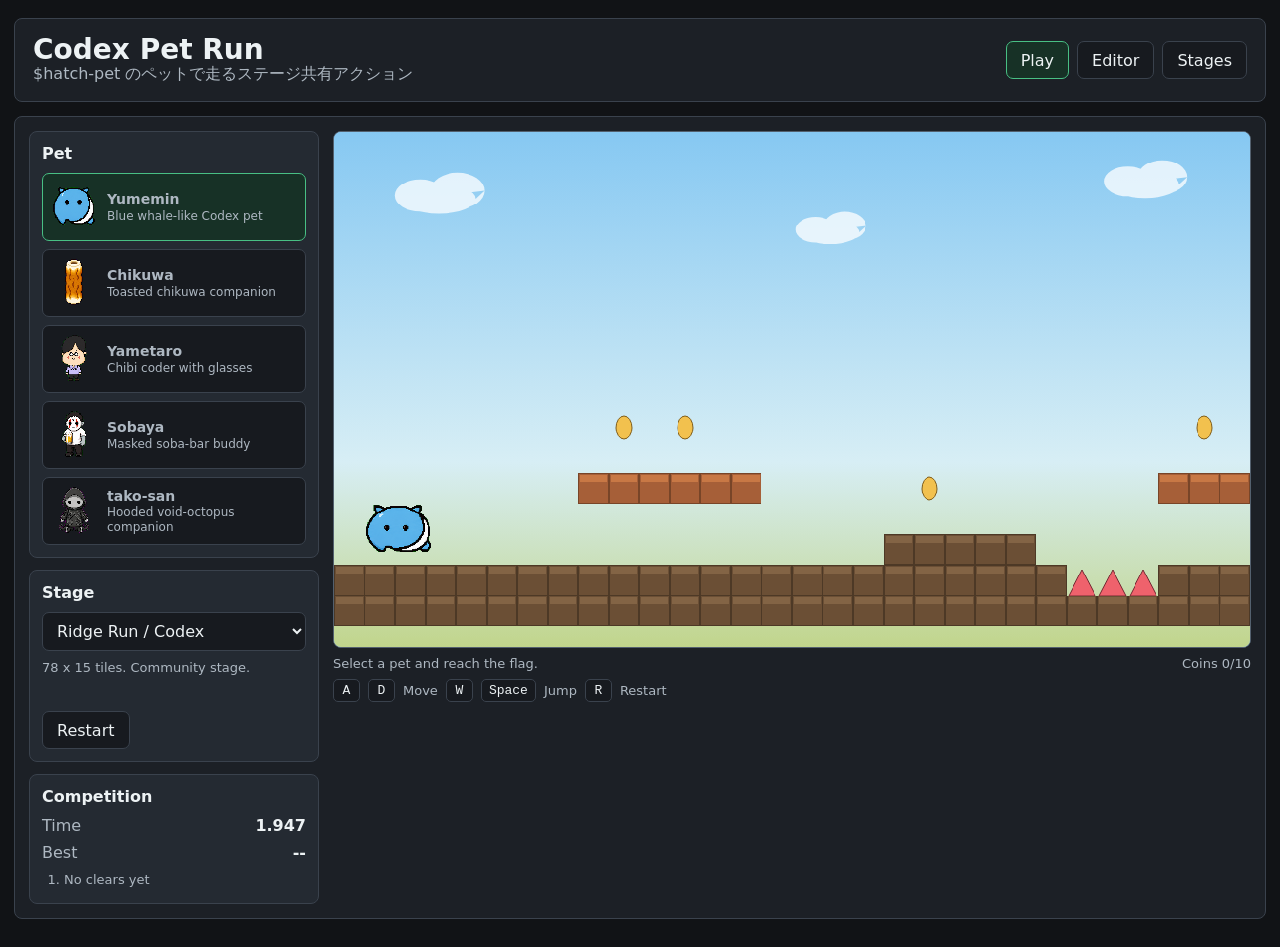
==== index.html @ 24a24410 "Initial Codex Pet Run game" ====
<!doctype html>
<html lang="ja">
  <head>
    <meta charset="utf-8" />
    <meta name="viewport" content="width=device-width, initial-scale=1" />
    <title>Codex Pet Run</title>
    <link rel="stylesheet" href="styles.css" />
  </head>
  <body>
    <main class="shell">
      <section class="topbar" aria-label="game controls">
        <div>
          <h1>Codex Pet Run</h1>
          <p>$hatch-pet のペットで走るステージ共有アクション</p>
        </div>
        <div class="actions">
          <button id="playModeButton" class="primary" type="button">Play</button>
          <button id="editorModeButton" type="button">Editor</button>
          <button id="libraryModeButton" type="button">Stages</button>
        </div>
      </section>

      <section class="layout">
        <aside class="sidebar" aria-label="settings">
          <div class="panel">
            <h2>Pet</h2>
            <div id="petList" class="pet-list"></div>
          </div>

          <div class="panel">
            <h2>Stage</h2>
            <select id="levelSelect"></select>
            <div class="stage-meta" id="stageMeta"></div>
            <button id="restartButton" type="button">Restart</button>
          </div>

          <div class="panel">
            <h2>Competition</h2>
            <div class="scoreline">
              <span>Time</span>
              <strong id="timer">0.000</strong>
            </div>
            <div class="scoreline">
              <span>Best</span>
              <strong id="bestTime">--</strong>
            </div>
            <ol id="leaderboard" class="leaderboard"></ol>
          </div>
        </aside>

        <section class="stage-wrap">
          <canvas id="gameCanvas" width="960" height="540"></canvas>
          <div class="hud">
            <span id="statusText">Select a pet and reach the flag.</span>
            <span id="coinText">Coins 0/0</span>
          </div>
          <div class="keys">
            <kbd>A</kbd><kbd>D</kbd><span>Move</span>
            <kbd>W</kbd><kbd>Space</kbd><span>Jump</span>
            <kbd>R</kbd><span>Restart</span>
          </div>
        </section>
      </section>

      <section id="editorPanel" class="editor hidden" aria-label="stage editor">
        <div class="editor-head">
          <div>
            <h2>Stage Editor</h2>
            <p>Draw a level, save it locally, then share the code with another player.</p>
          </div>
          <div class="editor-actions">
            <input id="stageTitle" type="text" placeholder="Stage title" maxlength="32" />
            <input id="stageAuthor" type="text" placeholder="Author" maxlength="24" />
            <button id="newStageButton" type="button">New</button>
            <button id="saveStageButton" class="primary" type="button">Save</button>
          </div>
        </div>
        <div class="palette" id="palette"></div>
      </section>

      <section id="libraryPanel" class="library hidden" aria-label="stage library">
        <div>
          <h2>Shared Stages</h2>
          <p>Built-in community stages and imported stages appear here.</p>
        </div>
        <div class="share-grid">
          <div>
            <h3>Export Current Stage</h3>
            <textarea id="exportCode" readonly></textarea>
            <button id="copyExportButton" type="button">Copy Code</button>
          </div>
          <div>
            <h3>Import Stage Code</h3>
            <textarea id="importCode" placeholder="Paste a stage code from another user"></textarea>
            <button id="importStageButton" class="primary" type="button">Import Stage</button>
          </div>
        </div>
      </section>
    </main>

    <script src="app.js"></script>
  </body>
</html>
---- styles.css ----
:root {
  color-scheme: dark;
  --bg: #111316;
  --panel: #1c2026;
  --panel-2: #242a32;
  --ink: #edf2f4;
  --muted: #aeb8c2;
  --line: #3a424d;
  --green: #48bf84;
  --yellow: #f2c14e;
  --red: #ef626c;
  --blue: #5aa9e6;
}

* {
  box-sizing: border-box;
}

body {
  margin: 0;
  min-height: 100vh;
  background: var(--bg);
  color: var(--ink);
  font-family:
    Inter, ui-sans-serif, system-ui, -apple-system, BlinkMacSystemFont, "Segoe UI",
    sans-serif;
}

button,
input,
select,
textarea {
  font: inherit;
}

button,
select,
input,
textarea {
  border: 1px solid var(--line);
  background: #171a1f;
  color: var(--ink);
  border-radius: 7px;
}

button {
  min-height: 38px;
  padding: 0 14px;
  cursor: pointer;
}

button:hover,
button.active {
  border-color: var(--blue);
  background: #202834;
}

button.primary,
.pet-card.active {
  border-color: var(--green);
  background: #173126;
}

.shell {
  width: min(1480px, calc(100vw - 28px));
  margin: 0 auto;
  padding: 18px 0 28px;
}

.topbar,
.layout,
.editor,
.library {
  border: 1px solid var(--line);
  background: var(--panel);
  border-radius: 8px;
}

.topbar {
  display: flex;
  align-items: center;
  justify-content: space-between;
  gap: 16px;
  padding: 16px 18px;
}

h1,
h2,
h3,
p {
  margin: 0;
}

h1 {
  font-size: 28px;
  line-height: 1.05;
}

h2 {
  font-size: 16px;
}

h3 {
  font-size: 14px;
  margin-bottom: 8px;
}

p,
.stage-meta,
.keys,
.hud,
.scoreline span {
  color: var(--muted);
}

.actions,
.editor-actions {
  display: flex;
  flex-wrap: wrap;
  gap: 8px;
}

.layout {
  display: grid;
  grid-template-columns: 290px minmax(0, 1fr);
  gap: 14px;
  margin-top: 14px;
  padding: 14px;
}

.sidebar {
  display: flex;
  flex-direction: column;
  gap: 12px;
}

.panel {
  background: var(--panel-2);
  border: 1px solid var(--line);
  border-radius: 8px;
  padding: 12px;
}

.panel h2 {
  margin-bottom: 10px;
}

.pet-list {
  display: grid;
  gap: 8px;
}

.pet-card {
  display: grid;
  grid-template-columns: 46px 1fr;
  align-items: center;
  gap: 10px;
  width: 100%;
  padding: 8px;
  text-align: left;
  min-height: 60px;
}

.pet-card canvas {
  width: 46px;
  height: 50px;
  image-rendering: pixelated;
}

.pet-card strong {
  display: block;
  font-size: 14px;
}

.pet-card span {
  display: block;
  color: var(--muted);
  font-size: 12px;
  line-height: 1.25;
}

select,
input,
textarea {
  width: 100%;
  min-height: 38px;
  padding: 8px 10px;
}

textarea {
  min-height: 150px;
  resize: vertical;
  font-family: ui-monospace, SFMono-Regular, Menlo, Consolas, monospace;
  font-size: 12px;
}

.stage-meta {
  min-height: 42px;
  margin: 8px 0 10px;
  font-size: 13px;
  line-height: 1.35;
}

.scoreline {
  display: flex;
  align-items: center;
  justify-content: space-between;
  margin: 8px 0;
}

.leaderboard {
  margin: 10px 0 0;
  padding-left: 22px;
  color: var(--muted);
  font-size: 13px;
}

.leaderboard li {
  margin: 4px 0;
}

.stage-wrap {
  min-width: 0;
}

#gameCanvas {
  display: block;
  width: 100%;
  aspect-ratio: 16 / 9;
  background: #8fd0ff;
  border: 1px solid #53606e;
  border-radius: 8px;
  image-rendering: pixelated;
}

.hud,
.keys {
  display: flex;
  align-items: center;
  flex-wrap: wrap;
  gap: 8px;
  margin-top: 8px;
  font-size: 13px;
}

.hud {
  justify-content: space-between;
}

kbd {
  min-width: 27px;
  padding: 3px 7px;
  border: 1px solid var(--line);
  background: #171a1f;
  border-radius: 5px;
  text-align: center;
  color: var(--ink);
}

.editor,
.library {
  margin-top: 14px;
  padding: 14px;
}

.editor-head,
.share-grid {
  display: grid;
  grid-template-columns: 1fr 1fr;
  gap: 16px;
}

.editor-actions {
  display: grid;
  grid-template-columns: 1fr 1fr auto auto;
}

.palette {
  display: flex;
  flex-wrap: wrap;
  gap: 8px;
  margin-top: 12px;
}

.palette button {
  display: inline-grid;
  grid-template-columns: 18px auto;
  align-items: center;
  gap: 8px;
}

.swatch {
  width: 18px;
  height: 18px;
  border: 1px solid rgba(255, 255, 255, 0.45);
  border-radius: 4px;
}

.hidden {
  display: none;
}

@media (max-width: 900px) {
  .topbar,
  .layout,
  .editor-head,
  .share-grid {
    grid-template-columns: 1fr;
  }

  .topbar {
    display: grid;
  }

  .layout {
    display: grid;
  }

  .editor-actions {
    grid-template-columns: 1fr 1fr;
  }
}

@media (max-width: 560px) {
  .shell {
    width: min(100vw - 16px, 1480px);
    padding-top: 8px;
  }

  h1 {
    font-size: 22px;
  }

  .editor-actions {
    grid-template-columns: 1fr;
  }
}
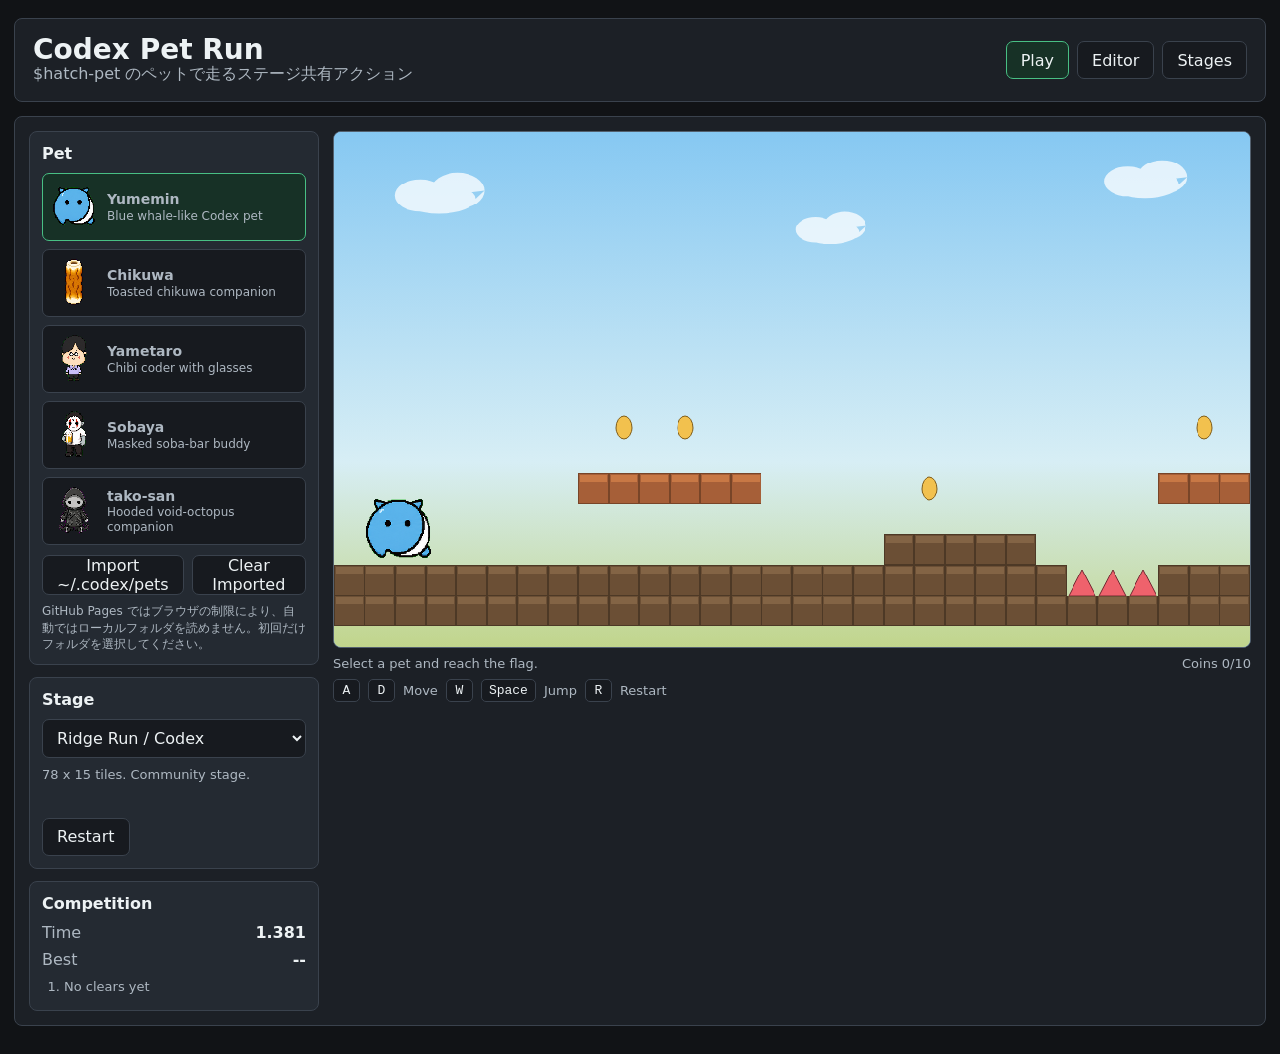
==== commit 3881b4ef: "Add GitHub Pages pet import support" ====
--- a/index.html
+++ b/index.html
@@ -25,6 +25,12 @@
           <div class="panel">
             <h2>Pet</h2>
             <div id="petList" class="pet-list"></div>
+            <div class="pet-import">
+              <button id="importPetsButton" type="button">Import ~/.codex/pets</button>
+              <button id="clearImportedPetsButton" type="button">Clear Imported</button>
+              <input id="petDirectoryInput" type="file" webkitdirectory multiple hidden />
+            </div>
+            <p class="pet-note">GitHub Pages ではブラウザの制限により、自動ではローカルフォルダを読めません。初回だけフォルダを選択してください。</p>
           </div>
 
           <div class="panel">
--- a/styles.css
+++ b/styles.css
@@ -150,6 +150,19 @@
   gap: 8px;
 }
 
+.pet-import {
+  display: grid;
+  grid-template-columns: 1fr 1fr;
+  gap: 8px;
+  margin-top: 10px;
+}
+
+.pet-note {
+  margin-top: 8px;
+  font-size: 12px;
+  line-height: 1.35;
+}
+
 .pet-card {
   display: grid;
   grid-template-columns: 46px 1fr;
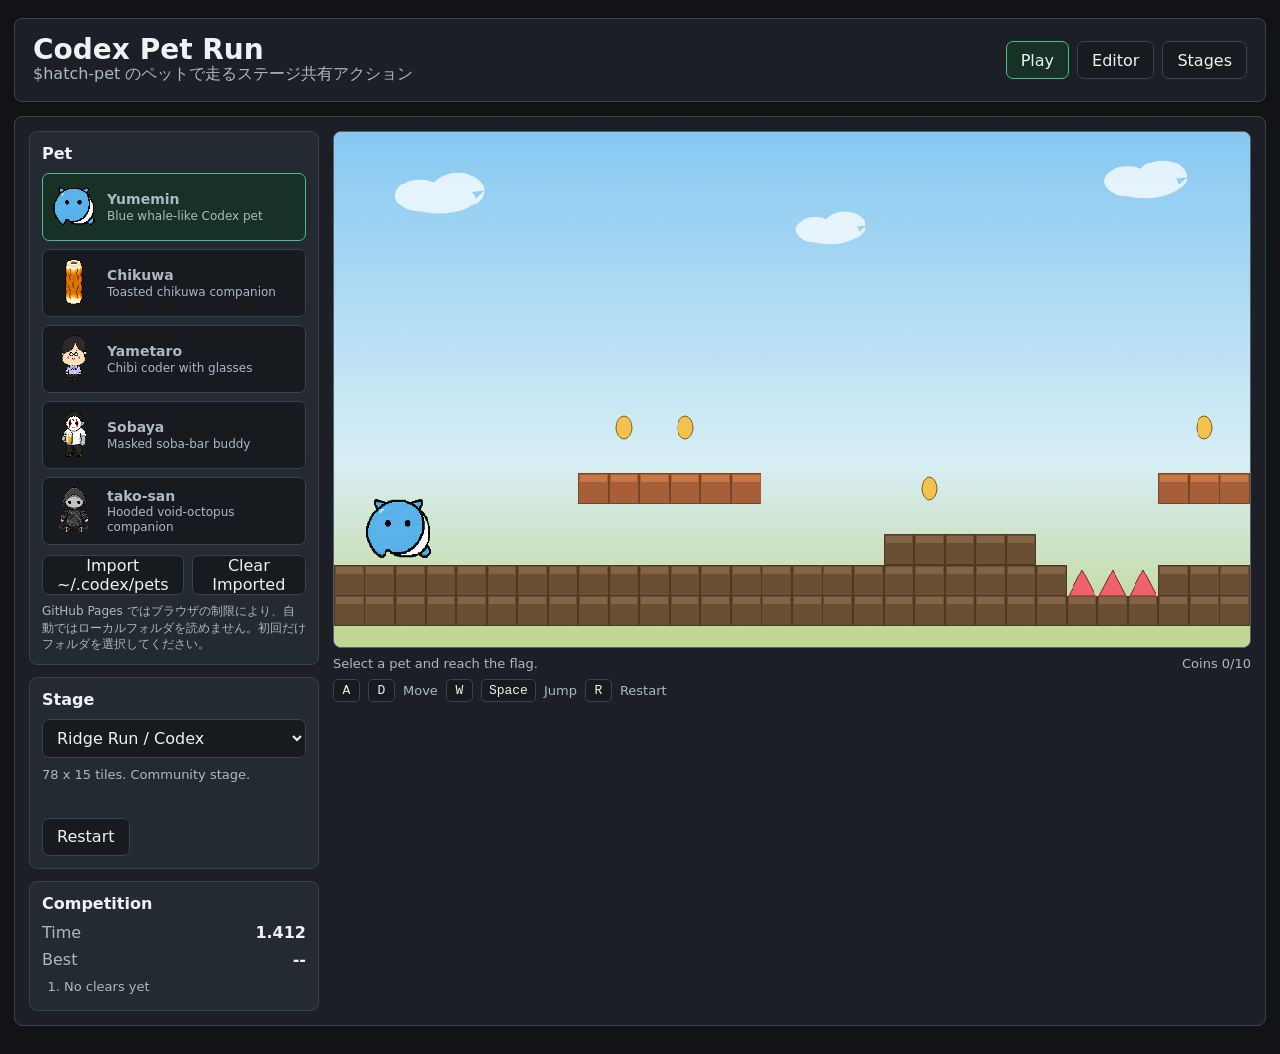
==== commit 0abf4454: "Improve mobile browser controls" ====
--- a/index.html
+++ b/index.html
@@ -60,6 +60,16 @@
             <span id="statusText">Select a pet and reach the flag.</span>
             <span id="coinText">Coins 0/0</span>
           </div>
+          <div class="touch-controls" aria-label="touch controls">
+            <div class="touch-group">
+              <button class="touch-button" type="button" data-control="left" aria-label="Move left">←</button>
+              <button class="touch-button" type="button" data-control="right" aria-label="Move right">→</button>
+            </div>
+            <div class="touch-group">
+              <button class="touch-button jump" type="button" data-control="jump" aria-label="Jump">Jump</button>
+              <button class="touch-button" type="button" data-control="restart" aria-label="Restart">R</button>
+            </div>
+          </div>
           <div class="keys">
             <kbd>A</kbd><kbd>D</kbd><span>Move</span>
             <kbd>W</kbd><kbd>Space</kbd><span>Jump</span>
--- a/styles.css
+++ b/styles.css
@@ -21,6 +21,7 @@
   min-height: 100vh;
   background: var(--bg);
   color: var(--ink);
+  overscroll-behavior: none;
   font-family:
     Inter, ui-sans-serif, system-ui, -apple-system, BlinkMacSystemFont, "Segoe UI",
     sans-serif;
@@ -47,6 +48,7 @@
   min-height: 38px;
   padding: 0 14px;
   cursor: pointer;
+  touch-action: manipulation;
 }
 
 button:hover,
@@ -244,6 +246,7 @@
   border: 1px solid #53606e;
   border-radius: 8px;
   image-rendering: pixelated;
+  touch-action: none;
 }
 
 .hud,
@@ -258,6 +261,48 @@
 
 .hud {
   justify-content: space-between;
+}
+
+.touch-controls {
+  display: none;
+  align-items: center;
+  justify-content: space-between;
+  gap: 12px;
+  margin-top: 10px;
+  user-select: none;
+  -webkit-user-select: none;
+}
+
+.touch-group {
+  display: flex;
+  gap: 10px;
+}
+
+.touch-button {
+  width: 58px;
+  height: 58px;
+  min-height: 58px;
+  padding: 0;
+  border-color: #4a5664;
+  background: #171d24;
+  color: var(--ink);
+  font-weight: 700;
+  font-size: 22px;
+  touch-action: none;
+  -webkit-tap-highlight-color: transparent;
+}
+
+.touch-button.jump {
+  width: 88px;
+  border-color: var(--green);
+  background: #173126;
+  font-size: 16px;
+}
+
+.touch-button.pressed {
+  transform: translateY(1px);
+  border-color: var(--yellow);
+  background: #32301c;
 }
 
 kbd {
@@ -313,9 +358,18 @@
   display: none;
 }
 
+@media (hover: none), (pointer: coarse) {
+  .touch-controls {
+    display: flex;
+  }
+
+  .keys {
+    display: none;
+  }
+}
+
 @media (max-width: 900px) {
   .topbar,
-  .layout,
   .editor-head,
   .share-grid {
     grid-template-columns: 1fr;
@@ -326,7 +380,28 @@
   }
 
   .layout {
-    display: grid;
+    display: flex;
+    flex-direction: column;
+  }
+
+  .stage-wrap {
+    order: 1;
+  }
+
+  .sidebar {
+    order: 2;
+  }
+
+  .touch-controls {
+    display: flex;
+  }
+
+  .keys {
+    display: none;
+  }
+
+  .pet-list {
+    grid-template-columns: repeat(2, minmax(0, 1fr));
   }
 
   .editor-actions {
@@ -336,14 +411,58 @@
 
 @media (max-width: 560px) {
   .shell {
-    width: min(100vw - 16px, 1480px);
+    width: min(100vw - 10px, 1480px);
     padding-top: 8px;
+  }
+
+  .topbar,
+  .layout,
+  .editor,
+  .library {
+    border-radius: 6px;
+  }
+
+  .topbar,
+  .layout,
+  .editor,
+  .library {
+    padding: 10px;
   }
 
   h1 {
     font-size: 22px;
   }
 
+  .actions {
+    display: grid;
+    grid-template-columns: repeat(3, 1fr);
+  }
+
+  .actions button {
+    padding: 0 8px;
+  }
+
+  .hud {
+    align-items: flex-start;
+    gap: 4px;
+    font-size: 12px;
+  }
+
+  .touch-button {
+    width: 54px;
+    height: 54px;
+    min-height: 54px;
+  }
+
+  .touch-button.jump {
+    width: 78px;
+  }
+
+  .pet-import,
+  .pet-list {
+    grid-template-columns: 1fr;
+  }
+
   .editor-actions {
     grid-template-columns: 1fr;
   }
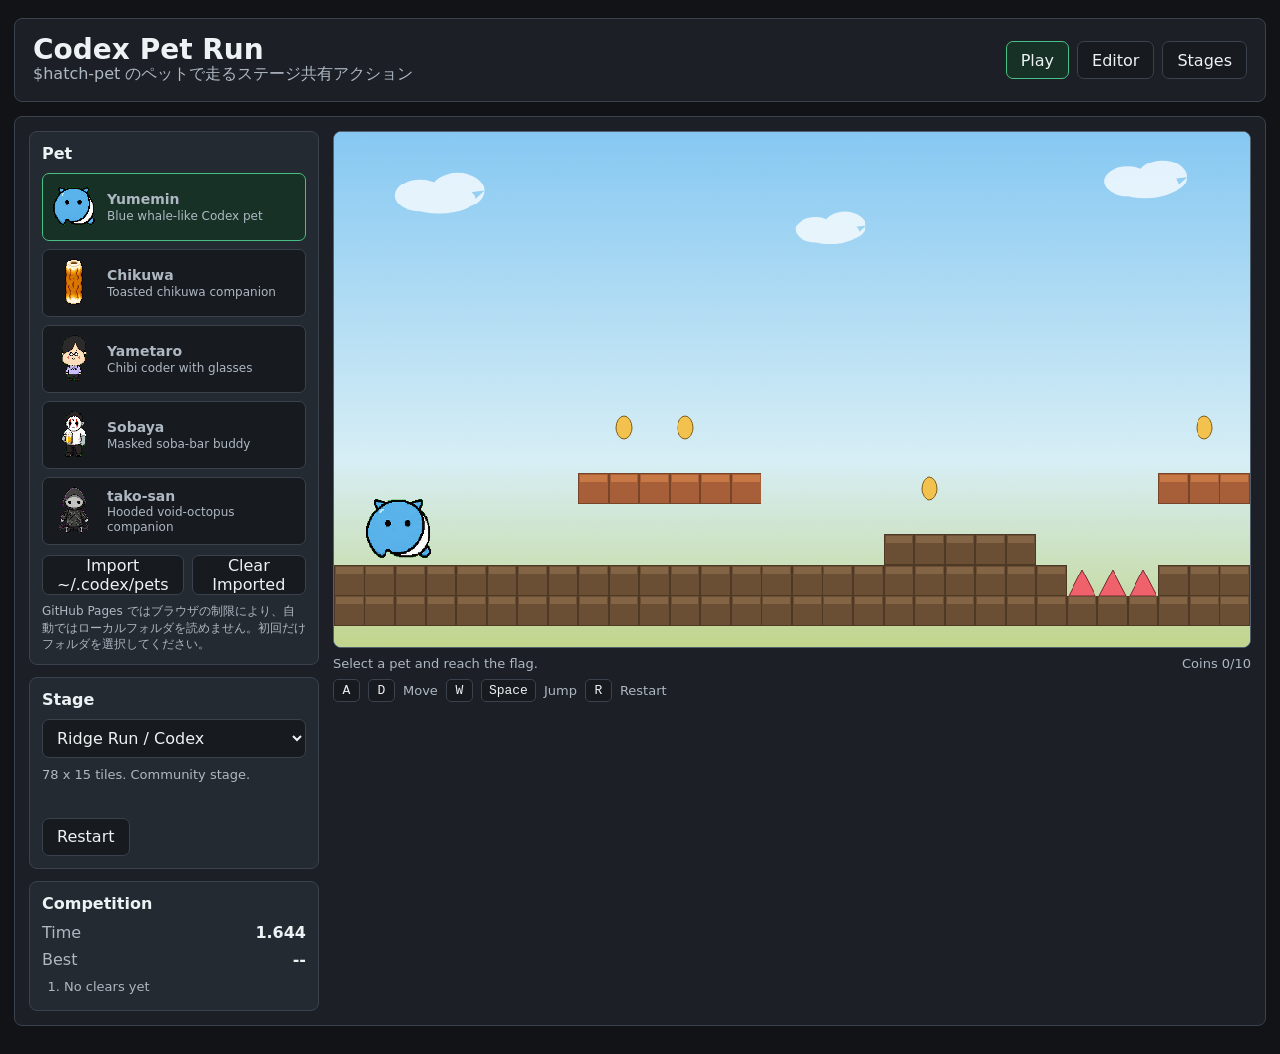
==== commit f3af21a0: "Fix touch controls for mobile play" ====
--- a/index.html
+++ b/index.html
@@ -60,14 +60,14 @@
             <span id="statusText">Select a pet and reach the flag.</span>
             <span id="coinText">Coins 0/0</span>
           </div>
-          <div class="touch-controls" aria-label="touch controls">
-            <div class="touch-group">
-              <button class="touch-button" type="button" data-control="left" aria-label="Move left">←</button>
-              <button class="touch-button" type="button" data-control="right" aria-label="Move right">→</button>
+          <div class="touch-controls" aria-label="mobile game controller">
+            <div class="touch-pad" aria-label="movement pad">
+              <button class="touch-button move" type="button" data-control="left" aria-label="Move left">←</button>
+              <button class="touch-button move" type="button" data-control="right" aria-label="Move right">→</button>
             </div>
-            <div class="touch-group">
+            <div class="touch-actions">
               <button class="touch-button jump" type="button" data-control="jump" aria-label="Jump">Jump</button>
-              <button class="touch-button" type="button" data-control="restart" aria-label="Restart">R</button>
+              <button class="touch-button restart" type="button" data-control="restart" aria-label="Restart">↻</button>
             </div>
           </div>
           <div class="keys">
--- a/styles.css
+++ b/styles.css
@@ -64,6 +64,8 @@
 }
 
 .shell {
+  display: flex;
+  flex-direction: column;
   width: min(1480px, calc(100vw - 28px));
   margin: 0 auto;
   padding: 18px 0 28px;
@@ -267,21 +269,22 @@
   display: none;
   align-items: center;
   justify-content: space-between;
-  gap: 12px;
-  margin-top: 10px;
+  gap: 14px;
+  margin-top: 12px;
   user-select: none;
   -webkit-user-select: none;
 }
 
-.touch-group {
-  display: flex;
-  gap: 10px;
+.touch-pad,
+.touch-actions {
+  display: flex;
+  gap: 12px;
 }
 
 .touch-button {
-  width: 58px;
-  height: 58px;
-  min-height: 58px;
+  width: 64px;
+  height: 64px;
+  min-height: 64px;
   padding: 0;
   border-color: #4a5664;
   background: #171d24;
@@ -292,11 +295,20 @@
   -webkit-tap-highlight-color: transparent;
 }
 
+.touch-button.move {
+  width: 72px;
+}
+
 .touch-button.jump {
-  width: 88px;
+  width: 104px;
   border-color: var(--green);
   background: #173126;
   font-size: 16px;
+}
+
+.touch-button.restart {
+  width: 64px;
+  font-size: 24px;
 }
 
 .touch-button.pressed {
@@ -369,6 +381,21 @@
 }
 
 @media (max-width: 900px) {
+  .layout {
+    order: 1;
+    margin-top: 0;
+  }
+
+  .topbar {
+    order: 2;
+    margin-top: 14px;
+  }
+
+  .editor,
+  .library {
+    order: 3;
+  }
+
   .topbar,
   .editor-head,
   .share-grid {
@@ -412,7 +439,7 @@
 @media (max-width: 560px) {
   .shell {
     width: min(100vw - 10px, 1480px);
-    padding-top: 8px;
+    padding-top: 5px;
   }
 
   .topbar,
@@ -448,14 +475,32 @@
     font-size: 12px;
   }
 
+  .touch-controls {
+    gap: 8px;
+    margin-top: 10px;
+  }
+
+  .touch-pad,
+  .touch-actions {
+    gap: 8px;
+  }
+
   .touch-button {
-    width: 54px;
-    height: 54px;
-    min-height: 54px;
+    width: 52px;
+    height: 56px;
+    min-height: 56px;
+  }
+
+  .touch-button.move {
+    width: 64px;
   }
 
   .touch-button.jump {
-    width: 78px;
+    width: 86px;
+  }
+
+  .touch-button.restart {
+    width: 52px;
   }
 
   .pet-import,
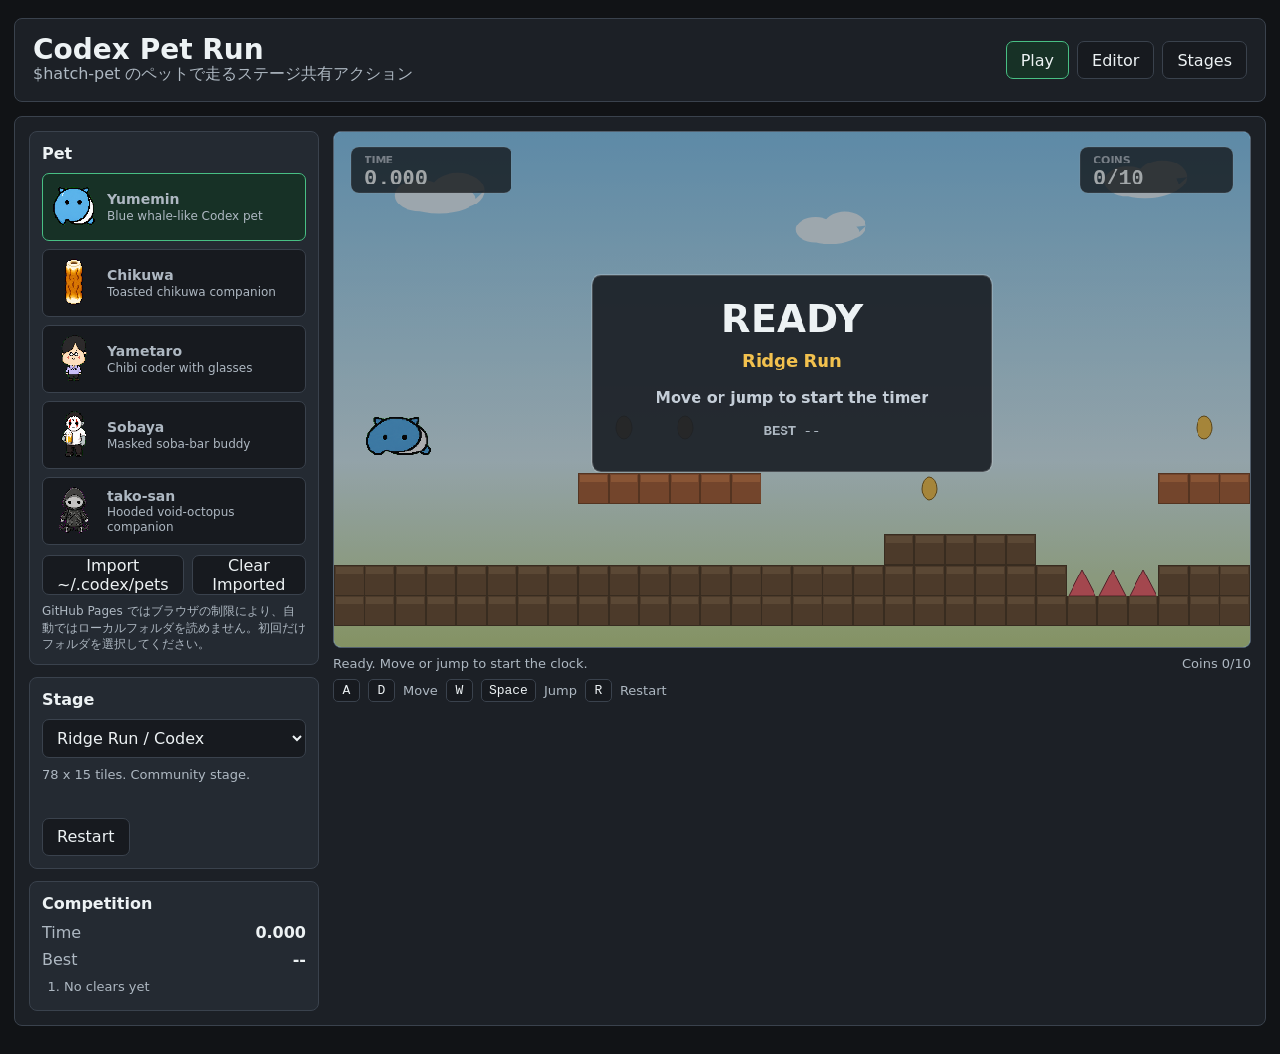
==== commit e35adace: "Add Open Graph preview for GitHub Pages" ====
--- a/index.html
+++ b/index.html
@@ -3,7 +3,25 @@
   <head>
     <meta charset="utf-8" />
     <meta name="viewport" content="width=device-width, initial-scale=1" />
-    <title>Codex Pet Run</title>
+    <title>Codex Pet Run | Codex Petsで走るステージ共有ゲーム</title>
+    <meta name="description" content="$hatch-pet で作った Codex pets を使って走り、ステージを作り、クリアタイムを競えるブラウザゲーム。" />
+    <link rel="canonical" href="https://k9i-0.github.io/codex-pets/" />
+    <meta property="og:type" content="website" />
+    <meta property="og:url" content="https://k9i-0.github.io/codex-pets/" />
+    <meta property="og:site_name" content="Codex Pet Run" />
+    <meta property="og:title" content="Codex Pet Run | Codex Petsで走るステージ共有ゲーム" />
+    <meta property="og:description" content="$hatch-pet で作った Codex pets を使って走り、ステージを作り、クリアタイムを競えるブラウザゲーム。" />
+    <meta property="og:image" content="https://k9i-0.github.io/codex-pets/assets/og/codex-pet-run-og.png" />
+    <meta property="og:image:secure_url" content="https://k9i-0.github.io/codex-pets/assets/og/codex-pet-run-og.png" />
+    <meta property="og:image:type" content="image/png" />
+    <meta property="og:image:width" content="1200" />
+    <meta property="og:image:height" content="630" />
+    <meta property="og:image:alt" content="Codex Pet Run game preview with Codex pets running through a platform stage." />
+    <meta name="twitter:card" content="summary_large_image" />
+    <meta name="twitter:title" content="Codex Pet Run | Codex Petsで走るステージ共有ゲーム" />
+    <meta name="twitter:description" content="$hatch-pet で作った Codex pets を使って走り、ステージを作り、クリアタイムを競えるブラウザゲーム。" />
+    <meta name="twitter:image" content="https://k9i-0.github.io/codex-pets/assets/og/codex-pet-run-og.png" />
+    <meta name="theme-color" content="#111316" />
     <link rel="stylesheet" href="styles.css" />
   </head>
   <body>
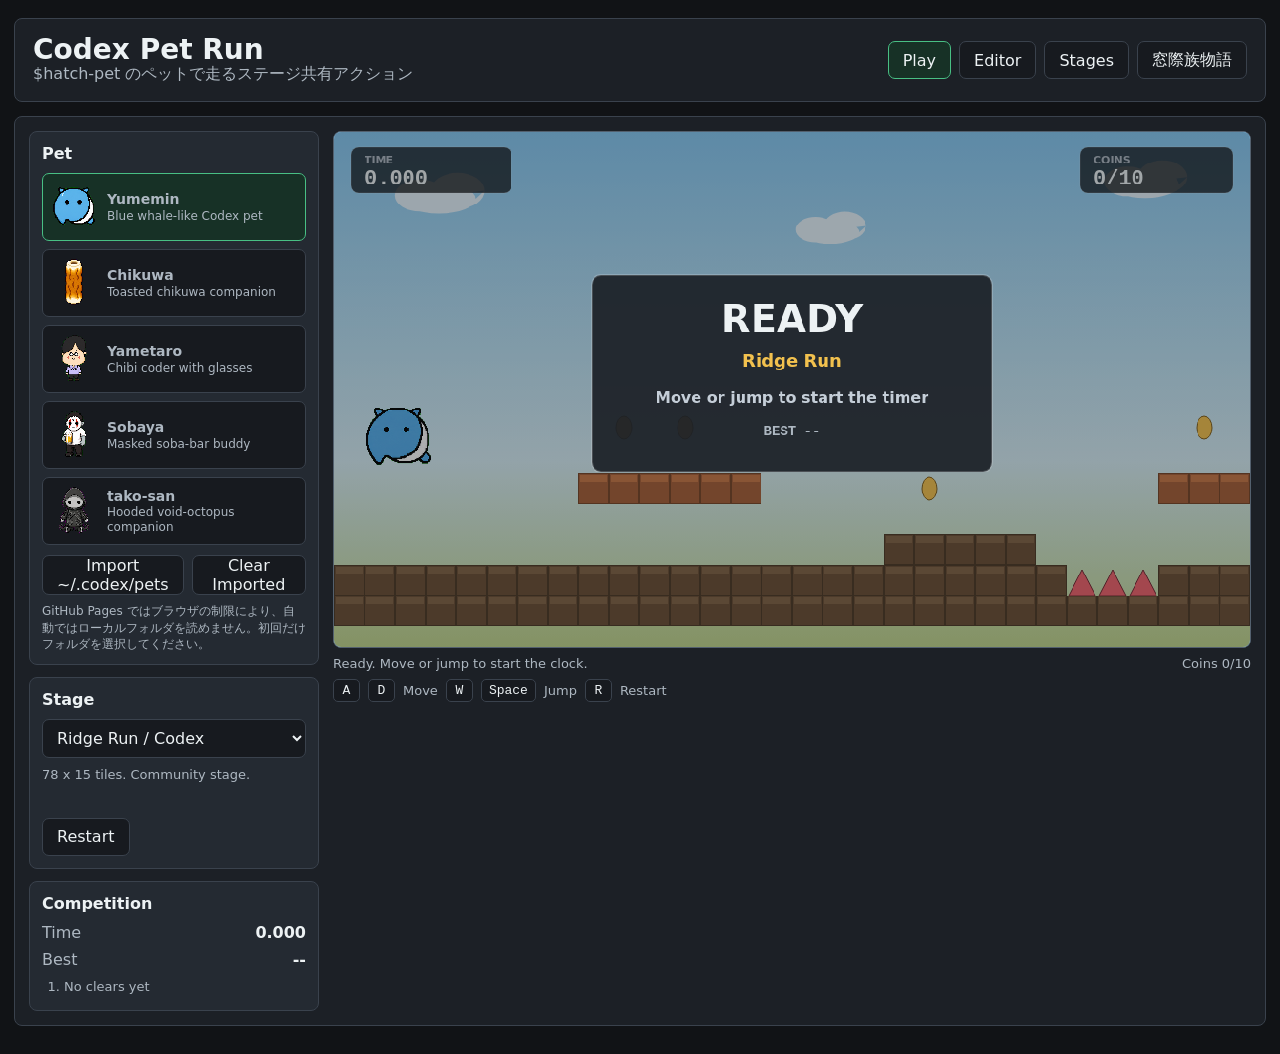
==== commit c2f1ba20: "Add Madogiwa RPG" ====
--- a/index.html
+++ b/index.html
@@ -35,6 +35,7 @@
           <button id="playModeButton" class="primary" type="button">Play</button>
           <button id="editorModeButton" type="button">Editor</button>
           <button id="libraryModeButton" type="button">Stages</button>
+          <a class="nav-game-link" href="madogiwa.html">窓際族物語</a>
         </div>
       </section>
 
--- a/styles.css
+++ b/styles.css
@@ -30,21 +30,24 @@
 button,
 input,
 select,
-textarea {
+textarea,
+.nav-game-link {
   font: inherit;
 }
 
 button,
 select,
 input,
-textarea {
+textarea,
+.nav-game-link {
   border: 1px solid var(--line);
   background: #171a1f;
   color: var(--ink);
   border-radius: 7px;
 }
 
-button {
+button,
+.nav-game-link {
   min-height: 38px;
   padding: 0 14px;
   cursor: pointer;
@@ -52,9 +55,17 @@
 }
 
 button:hover,
-button.active {
+button.active,
+.nav-game-link:hover {
   border-color: var(--blue);
   background: #202834;
+}
+
+.nav-game-link {
+  display: inline-flex;
+  align-items: center;
+  justify-content: center;
+  text-decoration: none;
 }
 
 button.primary,
@@ -462,10 +473,11 @@
 
   .actions {
     display: grid;
-    grid-template-columns: repeat(3, 1fr);
-  }
-
-  .actions button {
+    grid-template-columns: repeat(2, 1fr);
+  }
+
+  .actions button,
+  .actions a {
     padding: 0 8px;
   }
 
